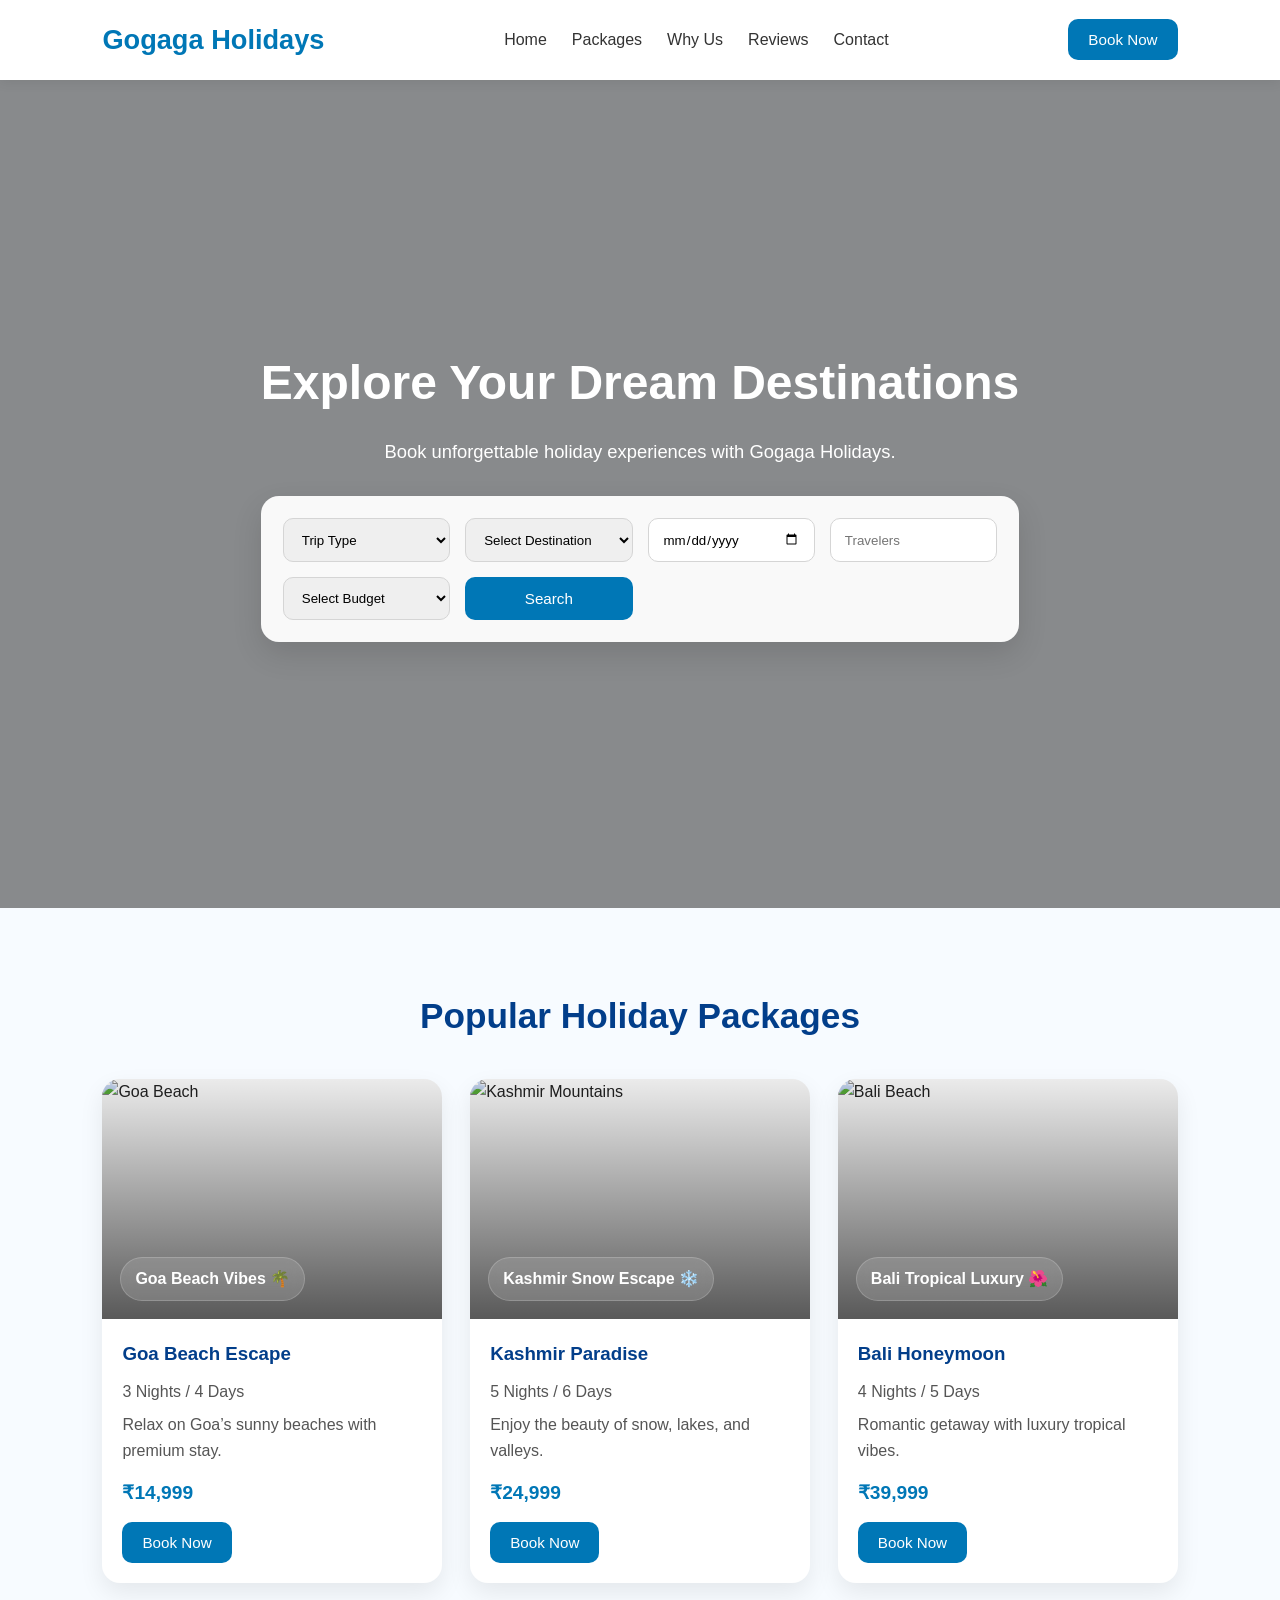
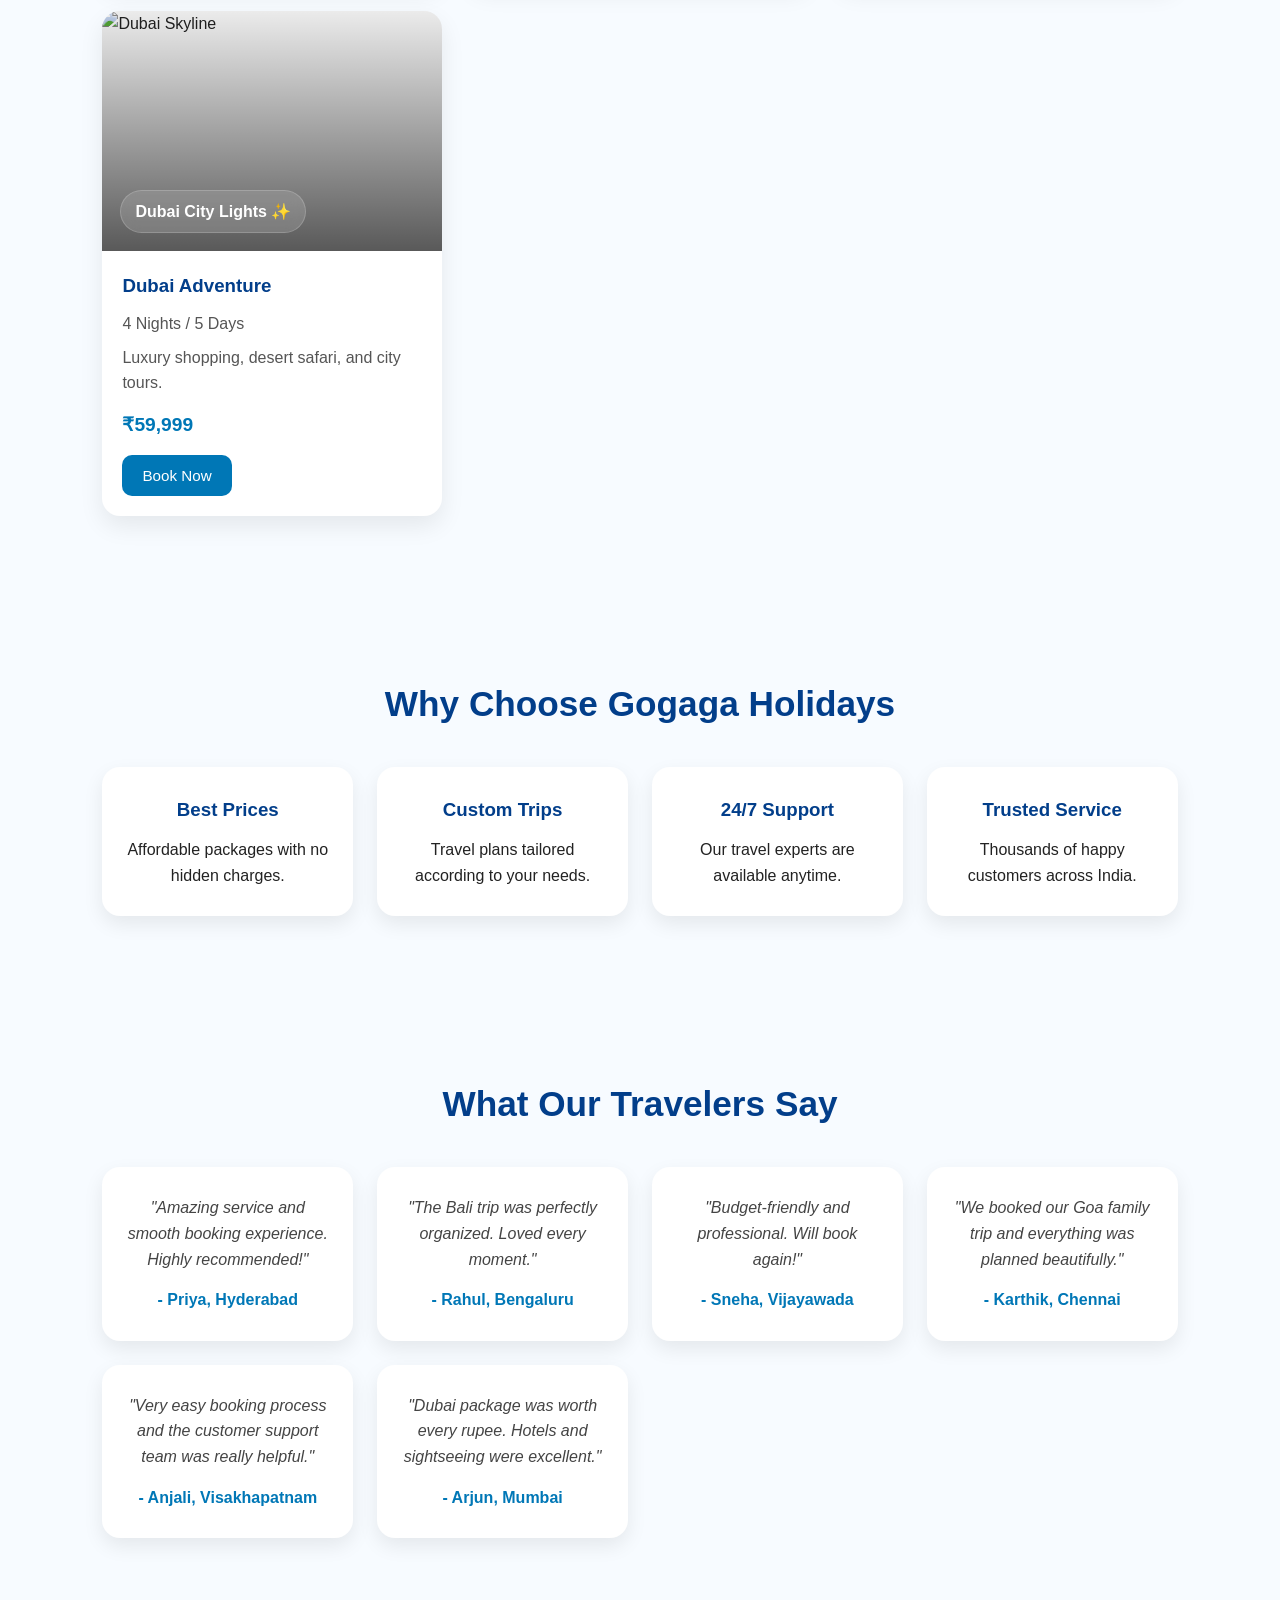
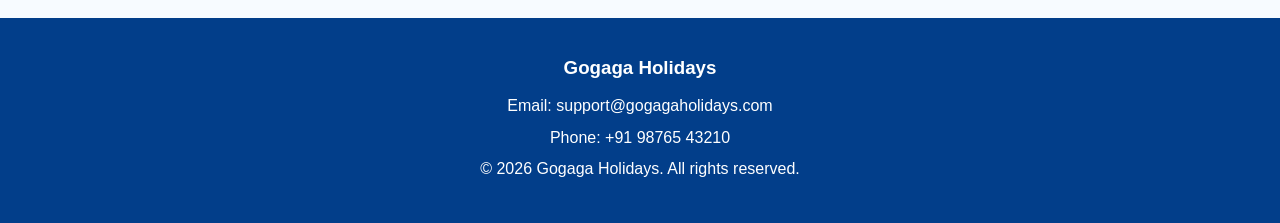
==== index.html @ ef521cfc "Add files via upload" ====
<!DOCTYPE html>
<html lang="en">
<head>
  <meta charset="UTF-8" />
  <meta name="viewport" content="width=device-width, initial-scale=1.0" />
  <title>Gogaga Holidays</title>
  <link rel="stylesheet" href="style.css" />
</head>
<body>

  <!-- Navbar -->
  <header class="navbar">
    <div class="logo">
      
      <span>Gogaga Holidays</span>
    </div>

    <nav id="nav-links">
      <a href="#home">Home</a>
      <a href="#packages">Packages</a>
      <a href="#why-us">Why Us</a>
      <a href="#testimonials">Reviews</a>
      <a href="#contact">Contact</a>
    </nav>

    <button class="book-btn" onclick="goToPackages()">Book Now</button>
    <div class="menu-toggle" id="menu-toggle">☰</div>
  </header>

  <!-- Hero Section -->
  <section class="hero" id="home">
    <div class="hero-content">
      <h1>Explore Your Dream Destinations</h1>
      <p>Book unforgettable holiday experiences with Gogaga Holidays.</p>

      <div class="search-box">
        <select id="tripTypeInput" onchange="updateDestinations()">
          <option value="">Trip Type</option>
          <option value="national">🇮🇳 National</option>
          <option value="international">🌍 International</option>
        </select>

        <select id="destinationInput">
          <option value="">Select Destination</option>
        </select>

        <input type="date" id="travelDateInput" />
        <input type="number" id="travelerInput" placeholder="Travelers" min="1" />

        <select id="budgetInput">
          <option value="">Select Budget</option>
          <option value="15000">Below ₹15,000</option>
          <option value="25000">Below ₹25,000</option>
          <option value="40000">Below ₹40,000</option>
          <option value="60000">Below ₹60,000</option>
          <option value="80000">Below ₹80,000</option>
          <option value="100000">Below ₹1,00,000</option>
        </select>

        <button onclick="showTravelPlan()">Search</button>
      </div>
    </div>
  </section>

  <!-- Search Result Section -->
  <section class="results-section" id="resultsSection" style="display:none;">
    <h2>Your Travel Plan</h2>
    <div id="resultContainer"></div>
  </section>

  <!-- Packages Section -->
  <section class="packages" id="packages">
    <h2>Popular Holiday Packages</h2>
    <div class="package-grid">

      <div class="package-card">
        <div class="image-wrapper">
          <img src="https://images.unsplash.com/photo-1512343879784-a960bf40e7f2?auto=format&fit=crop&w=1200&q=80" alt="Goa Beach">
          <div class="overlay"><span>Goa Beach Vibes 🌴</span></div>
        </div>
        <div class="package-info">
          <h3>Goa Beach Escape</h3>
          <p>3 Nights / 4 Days</p>
          <p>Relax on Goa’s sunny beaches with premium stay.</p>
          <h4>₹14,999</h4>
          <button onclick="bookPackage('Goa Beach Escape')">Book Now</button>
        </div>
      </div>

      <div class="package-card">
        <div class="image-wrapper">
          <img src="https://images.unsplash.com/photo-1506744038136-46273834b3fb?auto=format&fit=crop&w=1200&q=80" alt="Kashmir Mountains">
          <div class="overlay"><span>Kashmir Snow Escape ❄️</span></div>
        </div>
        <div class="package-info">
          <h3>Kashmir Paradise</h3>
          <p>5 Nights / 6 Days</p>
          <p>Enjoy the beauty of snow, lakes, and valleys.</p>
          <h4>₹24,999</h4>
          <button onclick="bookPackage('Kashmir Paradise')">Book Now</button>
        </div>
      </div>

      <div class="package-card">
        <div class="image-wrapper">
          <img src="https://images.unsplash.com/photo-1507525428034-b723cf961d3e?auto=format&fit=crop&w=1200&q=80" alt="Bali Beach">
          <div class="overlay"><span>Bali Tropical Luxury 🌺</span></div>
        </div>
        <div class="package-info">
          <h3>Bali Honeymoon</h3>
          <p>4 Nights / 5 Days</p>
          <p>Romantic getaway with luxury tropical vibes.</p>
          <h4>₹39,999</h4>
          <button onclick="bookPackage('Bali Honeymoon')">Book Now</button>
        </div>
      </div>

      <div class="package-card">
        <div class="image-wrapper">
          <img src="https://images.unsplash.com/photo-1512453979798-5ea266f8880c?auto=format&fit=crop&w=1200&q=80" alt="Dubai Skyline">
          <div class="overlay"><span>Dubai City Lights ✨</span></div>
        </div>
        <div class="package-info">
          <h3>Dubai Adventure</h3>
          <p>4 Nights / 5 Days</p>
          <p>Luxury shopping, desert safari, and city tours.</p>
          <h4>₹59,999</h4>
          <button onclick="bookPackage('Dubai Adventure')">Book Now</button>
        </div>
      </div>

    </div>
  </section>

  <!-- Why Choose Us -->
  <section class="why-us" id="why-us">
    <h2>Why Choose Gogaga Holidays</h2>
    <div class="features">
      <div class="feature-card"><h3>Best Prices</h3><p>Affordable packages with no hidden charges.</p></div>
      <div class="feature-card"><h3>Custom Trips</h3><p>Travel plans tailored according to your needs.</p></div>
      <div class="feature-card"><h3>24/7 Support</h3><p>Our travel experts are available anytime.</p></div>
      <div class="feature-card"><h3>Trusted Service</h3><p>Thousands of happy customers across India.</p></div>
    </div>
  </section>

  <!-- Testimonials -->
  <section class="testimonials" id="testimonials">
    <h2>What Our Travelers Say</h2>
    <div class="testimonial-grid">
      <div class="testimonial-card"><p>"Amazing service and smooth booking experience. Highly recommended!"</p><h4>- Priya, Hyderabad</h4></div>
      <div class="testimonial-card"><p>"The Bali trip was perfectly organized. Loved every moment."</p><h4>- Rahul, Bengaluru</h4></div>
      <div class="testimonial-card"><p>"Budget-friendly and professional. Will book again!"</p><h4>- Sneha, Vijayawada</h4></div>
      <div class="testimonial-card"><p>"We booked our Goa family trip and everything was planned beautifully."</p><h4>- Karthik, Chennai</h4></div>
      <div class="testimonial-card"><p>"Very easy booking process and the customer support team was really helpful."</p><h4>- Anjali, Visakhapatnam</h4></div>
      <div class="testimonial-card"><p>"Dubai package was worth every rupee. Hotels and sightseeing were excellent."</p><h4>- Arjun, Mumbai</h4></div>
    </div>
  </section>

  <!-- Footer -->
  <footer id="contact">
    <div class="footer-content">
      <h3>Gogaga Holidays</h3>
      <p>Email: support@gogagaholidays.com</p>
      <p>Phone: +91 98765 43210</p>
      <p>© 2026 Gogaga Holidays. All rights reserved.</p>
    </div>
  </footer>

  <!-- Booking Modal -->
  <div class="modal" id="bookingModal">
    <div class="modal-content">
      <span class="close-btn" onclick="closeModal()">&times;</span>
      <h2>Book Your Package</h2>
      <form id="bookingForm">
        <input type="text" id="customerName" placeholder="Enter your name" required />
        <input type="email" id="customerEmail" placeholder="Enter your email" required />
        <input type="tel" id="customerPhone" placeholder="Enter your phone number" required />
        <input type="text" id="selectedPackage" readonly />
        <button type="submit">Confirm Booking</button>
      </form>
    </div>
  </div>

  <script src="script.js"></script>
</body>
</html>
---- style.css ----
* {
  margin: 0;
  padding: 0;
  box-sizing: border-box;
  font-family: Arial, sans-serif;
}

html {
  scroll-behavior: smooth;
}

body {
  background: #f7fbff;
  color: #222;
  line-height: 1.6;
}

/* Navbar */
.navbar {
  width: 100%;
  display: flex;
  justify-content: space-between;
  align-items: center;
  padding: 18px 8%;
  background: #ffffff;
  box-shadow: 0 2px 12px rgba(0, 0, 0, 0.08);
  position: sticky;
  top: 0;
  z-index: 1000;
}

.logo {
  font-size: 1.7rem;
  font-weight: bold;
  color: #0077b6;
}

nav {
  display: flex;
  gap: 25px;
}

nav a {
  text-decoration: none;
  color: #333;
  font-weight: 500;
  transition: 0.3s;
}

nav a:hover {
  color: #0077b6;
}

.book-btn,
.search-box button,
.package-info button,
.modal-content button {
  background: #0077b6;
  color: white;
  border: none;
  padding: 12px 20px;
  border-radius: 10px;
  cursor: pointer;
  transition: 0.3s;
  font-size: 0.95rem;
}

.book-btn:hover,
.search-box button:hover,
.package-info button:hover,
.modal-content button:hover {
  background: #023e8a;
}

.menu-toggle {
  display: none;
  font-size: 1.8rem;
  cursor: pointer;
}

/* Hero */
.hero {
  min-height: 92vh;
  background: linear-gradient(rgba(0,0,0,0.45), rgba(0,0,0,0.45)),
    url('https://images.unsplash.com/photo-1507525428034-b723cf961d3e?auto=format&fit=crop&w=1600&q=80') center/cover no-repeat;
  display: flex;
  align-items: center;
  justify-content: center;
  padding: 30px 8%;
  text-align: center;
}

.hero-content {
  max-width: 950px;
  color: white;
}

.hero-content h1 {
  font-size: 3rem;
  margin-bottom: 15px;
}

.hero-content p {
  font-size: 1.15rem;
  margin-bottom: 30px;
}

/* Search Box */
.search-box {
  background: rgba(255, 255, 255, 0.95);
  padding: 22px;
  border-radius: 18px;
  display: grid;
  grid-template-columns: repeat(auto-fit, minmax(160px, 1fr));
  gap: 15px;
  box-shadow: 0 12px 30px rgba(0,0,0,0.12);
}

.search-box input,
.search-box select {
  padding: 12px 14px;
  border: 1px solid #d5d5d5;
  border-radius: 10px;
  outline: none;
  width: 100%;
}

/* Sections */
section {
  padding: 80px 8%;
}

section h2 {
  text-align: center;
  font-size: 2.2rem;
  color: #023e8a;
  margin-bottom: 35px;
}

/* Packages */
.no-results {
  text-align: center;
  color: red;
  display: none;
  margin-bottom: 20px;
  font-weight: 500;
}

.package-grid {
  display: grid;
  grid-template-columns: repeat(auto-fit, minmax(270px, 1fr));
  gap: 28px;
}

.package-card {
  background: white;
  border-radius: 18px;
  overflow: hidden;
  box-shadow: 0 10px 24px rgba(0,0,0,0.08);
  transition: 0.35s ease;
}

.package-card:hover {
  transform: translateY(-10px);
  box-shadow: 0 18px 32px rgba(0,0,0,0.12);
}

.image-wrapper {
  position: relative;
  width: 100%;
  height: 240px;
  overflow: hidden;
}

.image-wrapper img {
  width: 100%;
  height: 100%;
  object-fit: cover;
  display: block;
  transition: transform 0.7s ease;
}

.package-card:hover .image-wrapper img {
  transform: scale(1.08);
}

.overlay {
  position: absolute;
  inset: 0;
  background: linear-gradient(to top, rgba(0,0,0,0.65), rgba(0,0,0,0.08));
  display: flex;
  align-items: flex-end;
  justify-content: flex-start;
  padding: 18px;
}

.overlay span {
  color: white;
  font-size: 1rem;
  font-weight: 600;
  background: rgba(255,255,255,0.14);
  border: 1px solid rgba(255,255,255,0.18);
  padding: 8px 14px;
  border-radius: 25px;
  backdrop-filter: blur(8px);
}

.package-info {
  padding: 20px;
}

.package-info h3 {
  margin-bottom: 10px;
  color: #023e8a;
}

.package-info p {
  color: #555;
  margin-bottom: 8px;
}

.package-info h4 {
  color: #0077b6;
  margin: 14px 0;
  font-size: 1.2rem;
}

/* Why Us */
.features {
  display: grid;
  grid-template-columns: repeat(auto-fit, minmax(220px, 1fr));
  gap: 24px;
}

.feature-card {
  background: white;
  padding: 28px 22px;
  border-radius: 18px;
  text-align: center;
  box-shadow: 0 8px 20px rgba(0,0,0,0.08);
  transition: 0.3s;
}

.feature-card:hover {
  transform: translateY(-6px);
}

.feature-card h3 {
  color: #023e8a;
  margin-bottom: 12px;
}

/* Testimonials */
.testimonial-grid {
  display: grid;
  grid-template-columns: repeat(auto-fit, minmax(240px, 1fr));
  gap: 24px;
}

.testimonial-card {
  background: white;
  padding: 28px 24px;
  border-radius: 18px;
  text-align: center;
  box-shadow: 0 8px 20px rgba(0,0,0,0.08);
}

.testimonial-card p {
  font-style: italic;
  color: #444;
  margin-bottom: 15px;
}

.testimonial-card h4 {
  color: #0077b6;
}

/* Footer */
footer {
  background: #023e8a;
  color: white;
  text-align: center;
  padding: 35px 20px;
}

.footer-content h3 {
  margin-bottom: 10px;
}

.footer-content p {
  margin: 6px 0;
}

/* Modal */
.modal {
  display: none;
  position: fixed;
  z-index: 2000;
  left: 0;
  top: 0;
  width: 100%;
  height: 100%;
  background: rgba(0,0,0,0.6);
  justify-content: center;
  align-items: center;
  padding: 20px;
}

.modal-content {
  background: white;
  width: 100%;
  max-width: 450px;
  padding: 30px;
  border-radius: 18px;
  position: relative;
  animation: popup 0.3s ease;
}

.modal-content h2 {
  text-align: center;
  color: #023e8a;
  margin-bottom: 20px;
}

.modal-content form {
  display: flex;
  flex-direction: column;
  gap: 15px;
}

.modal-content input {
  padding: 12px 14px;
  border: 1px solid #ccc;
  border-radius: 10px;
  outline: none;
}

.close-btn {
  position: absolute;
  top: 12px;
  right: 18px;
  font-size: 28px;
  cursor: pointer;
  color: #333;
}

@keyframes popup {
  from {
    transform: scale(0.85);
    opacity: 0;
  }
  to {
    transform: scale(1);
    opacity: 1;
  }
}

/* Responsive */
@media (max-width: 900px) {
  .hero-content h1 {
    font-size: 2.4rem;
  }
}

@media (max-width: 768px) {
  nav {
    display: none;
    flex-direction: column;
    position: absolute;
    top: 78px;
    right: 8%;
    background: white;
    width: 220px;
    padding: 20px;
    border-radius: 14px;
    box-shadow: 0 12px 24px rgba(0,0,0,0.12);
  }

  nav.show {
    display: flex;
  }

  .menu-toggle {
    display: block;
  }

  .book-btn {
    display: none;
  }

  .hero-content h1 {
    font-size: 2rem;
  }

  .hero-content p {
    font-size: 1rem;
  }

  section {
    padding: 65px 6%;
  }
}

@media (max-width: 480px) {
  .hero {
    min-height: 88vh;
  }

  .hero-content h1 {
    font-size: 1.7rem;
  }

  .logo {
    font-size: 1.3rem;
  }

  section h2 {
    font-size: 1.8rem;
  }
}
/* Search Result Section */
.results-section {
  padding: 80px 8%;
  background: #eef7ff;
}

#resultContainer {
  display: grid;
  gap: 25px;
}

.result-card {
  background: white;
  border-radius: 18px;
  padding: 25px;
  box-shadow: 0 8px 22px rgba(0,0,0,0.08);
}

.result-card h3 {
  color: #023e8a;
  margin-bottom: 15px;
}

.result-card ul {
  padding-left: 20px;
}

.result-card li {
  margin-bottom: 10px;
  color: #444;
}

.hotel-list {
  display: grid;
  gap: 12px;
  margin-top: 15px;
}

.hotel-item {
  background: #f7fbff;
  padding: 14px;
  border-radius: 12px;
  border: 1px solid #dceeff;
}

.package-summary {
  display: grid;
  grid-template-columns: repeat(auto-fit, minmax(180px, 1fr));
  gap: 15px;
  margin-top: 20px;
}

.summary-box {
  background: #f7fbff;
  padding: 18px;
  border-radius: 14px;
  text-align: center;
  border: 1px solid #dceeff;
}

.summary-box h4 {
  color: #0077b6;
  margin-bottom: 8px;
}
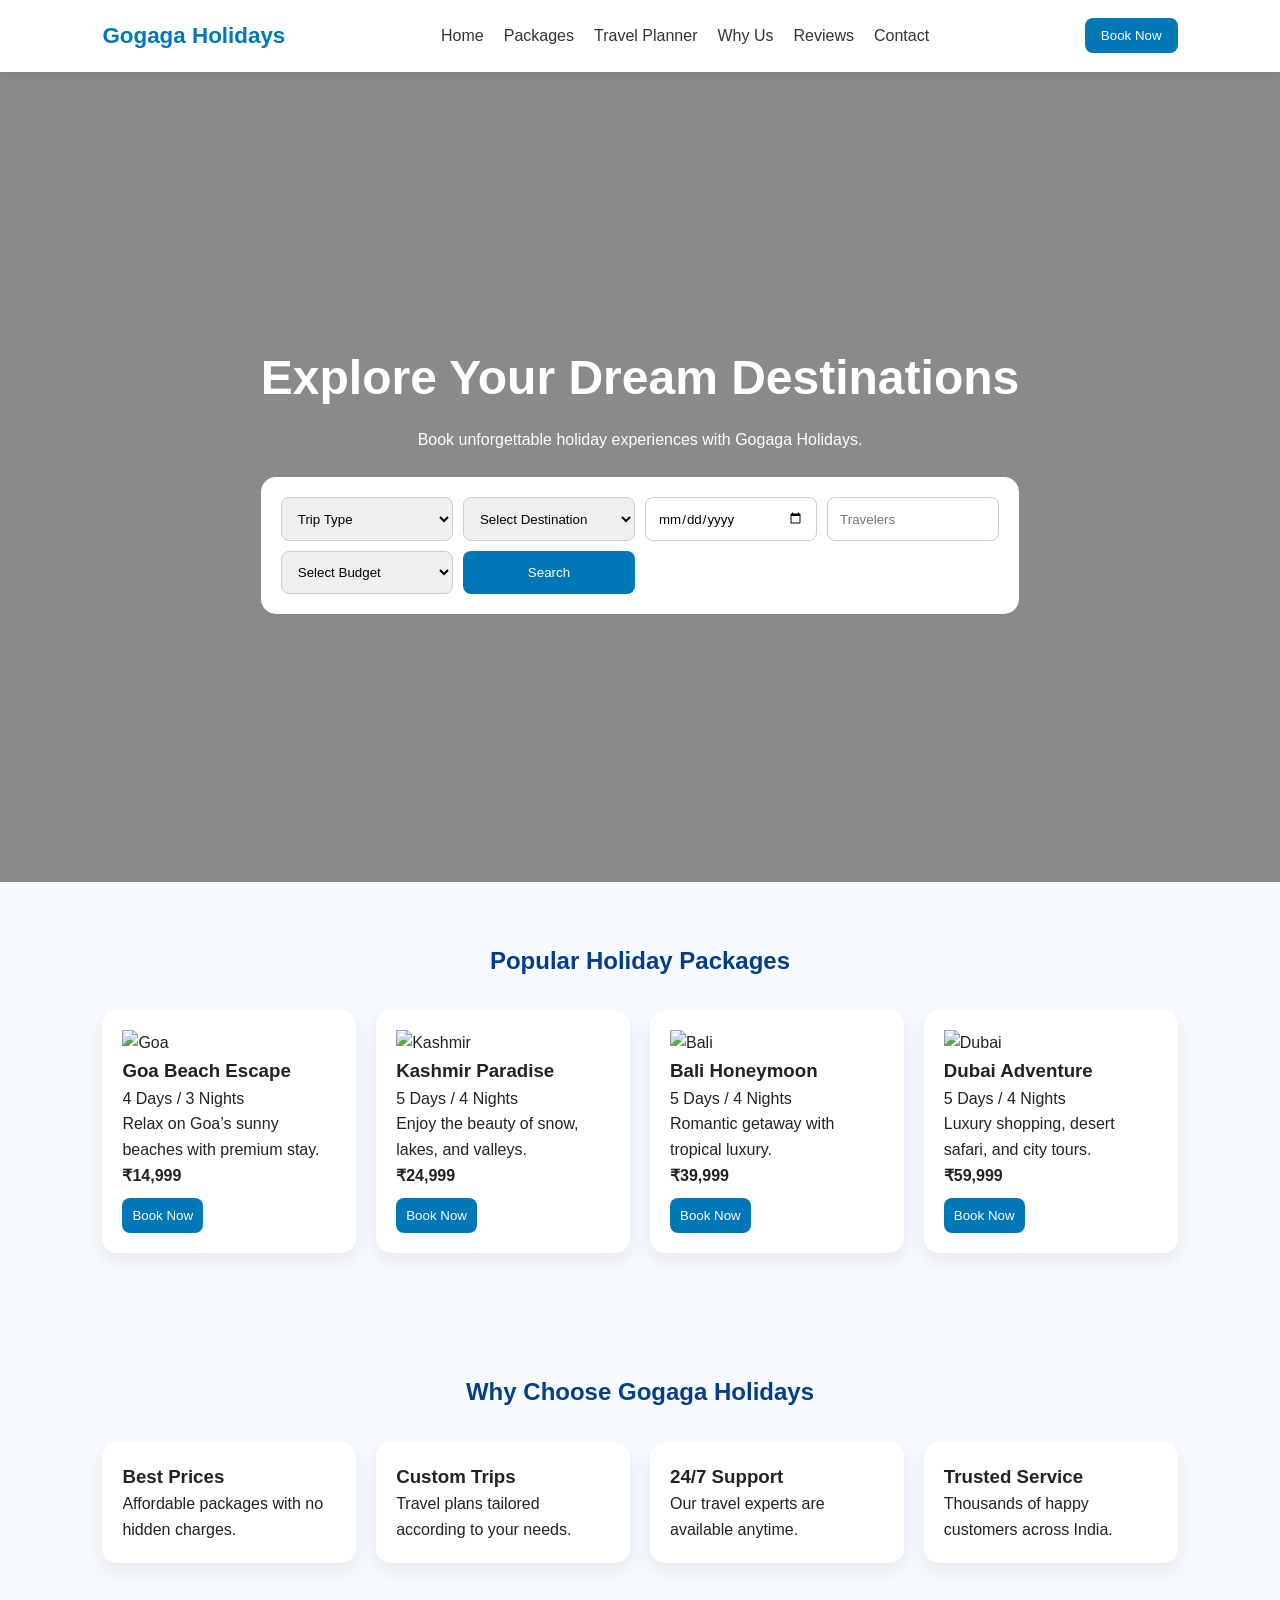
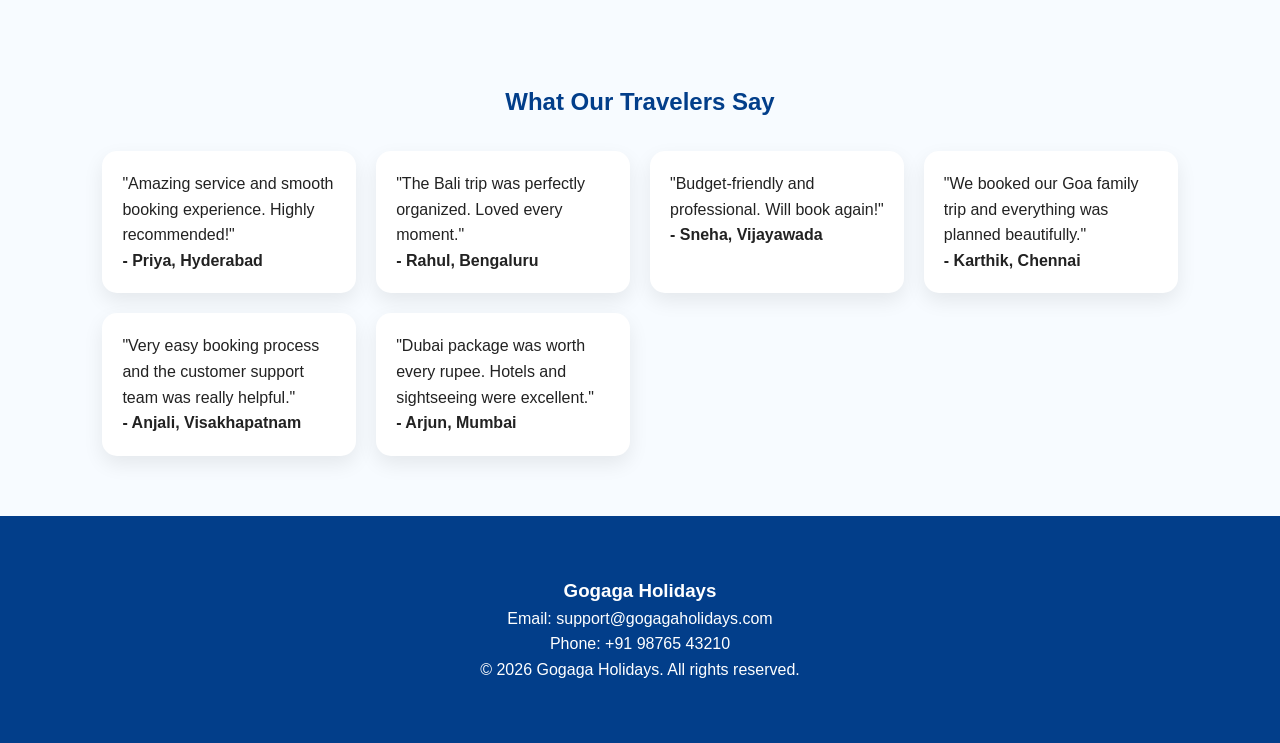
==== commit 29af7655: "Add files via upload" ====
--- a/index.html
+++ b/index.html
@@ -11,23 +11,22 @@
   <!-- Navbar -->
   <header class="navbar">
     <div class="logo">
-      
       <span>Gogaga Holidays</span>
     </div>
 
-    <nav id="nav-links">
+    <nav>
       <a href="#home">Home</a>
       <a href="#packages">Packages</a>
+      <a href="#resultsSection">Travel Planner</a>
       <a href="#why-us">Why Us</a>
       <a href="#testimonials">Reviews</a>
       <a href="#contact">Contact</a>
     </nav>
 
     <button class="book-btn" onclick="goToPackages()">Book Now</button>
-    <div class="menu-toggle" id="menu-toggle">☰</div>
   </header>
 
-  <!-- Hero Section -->
+  <!-- Hero -->
   <section class="hero" id="home">
     <div class="hero-content">
       <h1>Explore Your Dream Destinations</h1>
@@ -62,25 +61,21 @@
     </div>
   </section>
 
-  <!-- Search Result Section -->
+  <!-- Results -->
   <section class="results-section" id="resultsSection" style="display:none;">
     <h2>Your Travel Plan</h2>
     <div id="resultContainer"></div>
   </section>
 
-  <!-- Packages Section -->
+  <!-- Packages -->
   <section class="packages" id="packages">
     <h2>Popular Holiday Packages</h2>
     <div class="package-grid">
-
       <div class="package-card">
-        <div class="image-wrapper">
-          <img src="https://images.unsplash.com/photo-1512343879784-a960bf40e7f2?auto=format&fit=crop&w=1200&q=80" alt="Goa Beach">
-          <div class="overlay"><span>Goa Beach Vibes 🌴</span></div>
-        </div>
+        <img src="https://images.unsplash.com/photo-1512343879784-a960bf40e7f2?auto=format&fit=crop&w=1200&q=80" alt="Goa">
         <div class="package-info">
           <h3>Goa Beach Escape</h3>
-          <p>3 Nights / 4 Days</p>
+          <p>4 Days / 3 Nights</p>
           <p>Relax on Goa’s sunny beaches with premium stay.</p>
           <h4>₹14,999</h4>
           <button onclick="bookPackage('Goa Beach Escape')">Book Now</button>
@@ -88,13 +83,10 @@
       </div>
 
       <div class="package-card">
-        <div class="image-wrapper">
-          <img src="https://images.unsplash.com/photo-1506744038136-46273834b3fb?auto=format&fit=crop&w=1200&q=80" alt="Kashmir Mountains">
-          <div class="overlay"><span>Kashmir Snow Escape ❄️</span></div>
-        </div>
+        <img src="https://images.unsplash.com/photo-1506744038136-46273834b3fb?auto=format&fit=crop&w=1200&q=80" alt="Kashmir">
         <div class="package-info">
           <h3>Kashmir Paradise</h3>
-          <p>5 Nights / 6 Days</p>
+          <p>5 Days / 4 Nights</p>
           <p>Enjoy the beauty of snow, lakes, and valleys.</p>
           <h4>₹24,999</h4>
           <button onclick="bookPackage('Kashmir Paradise')">Book Now</button>
@@ -102,37 +94,30 @@
       </div>
 
       <div class="package-card">
-        <div class="image-wrapper">
-          <img src="https://images.unsplash.com/photo-1507525428034-b723cf961d3e?auto=format&fit=crop&w=1200&q=80" alt="Bali Beach">
-          <div class="overlay"><span>Bali Tropical Luxury 🌺</span></div>
-        </div>
+        <img src="https://images.unsplash.com/photo-1507525428034-b723cf961d3e?auto=format&fit=crop&w=1200&q=80" alt="Bali">
         <div class="package-info">
           <h3>Bali Honeymoon</h3>
-          <p>4 Nights / 5 Days</p>
-          <p>Romantic getaway with luxury tropical vibes.</p>
+          <p>5 Days / 4 Nights</p>
+          <p>Romantic getaway with tropical luxury.</p>
           <h4>₹39,999</h4>
           <button onclick="bookPackage('Bali Honeymoon')">Book Now</button>
         </div>
       </div>
 
       <div class="package-card">
-        <div class="image-wrapper">
-          <img src="https://images.unsplash.com/photo-1512453979798-5ea266f8880c?auto=format&fit=crop&w=1200&q=80" alt="Dubai Skyline">
-          <div class="overlay"><span>Dubai City Lights ✨</span></div>
-        </div>
+        <img src="https://images.unsplash.com/photo-1512453979798-5ea266f8880c?auto=format&fit=crop&w=1200&q=80" alt="Dubai">
         <div class="package-info">
           <h3>Dubai Adventure</h3>
-          <p>4 Nights / 5 Days</p>
+          <p>5 Days / 4 Nights</p>
           <p>Luxury shopping, desert safari, and city tours.</p>
           <h4>₹59,999</h4>
           <button onclick="bookPackage('Dubai Adventure')">Book Now</button>
         </div>
       </div>
-
     </div>
   </section>
 
-  <!-- Why Choose Us -->
+  <!-- Why Us -->
   <section class="why-us" id="why-us">
     <h2>Why Choose Gogaga Holidays</h2>
     <div class="features">
@@ -143,7 +128,7 @@
     </div>
   </section>
 
-  <!-- Testimonials -->
+  <!-- Reviews -->
   <section class="testimonials" id="testimonials">
     <h2>What Our Travelers Say</h2>
     <div class="testimonial-grid">
@@ -166,7 +151,7 @@
     </div>
   </footer>
 
-  <!-- Booking Modal -->
+  <!-- Package Booking Modal -->
   <div class="modal" id="bookingModal">
     <div class="modal-content">
       <span class="close-btn" onclick="closeModal()">&times;</span>
@@ -181,6 +166,21 @@
     </div>
   </div>
 
+  <!-- Travel Booking Modal -->
+  <div class="modal" id="travelBookingModal">
+    <div class="modal-content">
+      <span class="close-btn" onclick="closeTravelModal()">&times;</span>
+      <h2>Book Travel Option</h2>
+      <form id="travelBookingForm">
+        <input type="text" id="travelCustomerName" placeholder="Enter your name" required />
+        <input type="email" id="travelCustomerEmail" placeholder="Enter your email" required />
+        <input type="tel" id="travelCustomerPhone" placeholder="Enter your phone number" required />
+        <input type="text" id="selectedTravelOption" readonly />
+        <button type="submit">Confirm Booking</button>
+      </form>
+    </div>
+  </div>
+
   <script src="script.js"></script>
 </body>
 </html>
--- a/style.css
+++ b/style.css
@@ -5,10 +5,6 @@
   font-family: Arial, sans-serif;
 }
 
-html {
-  scroll-behavior: smooth;
-}
-
 body {
   background: #f7fbff;
   color: #222;
@@ -17,262 +13,179 @@
 
 /* Navbar */
 .navbar {
-  width: 100%;
   display: flex;
   justify-content: space-between;
   align-items: center;
   padding: 18px 8%;
-  background: #ffffff;
-  box-shadow: 0 2px 12px rgba(0, 0, 0, 0.08);
+  background: white;
+  box-shadow: 0 2px 12px rgba(0,0,0,0.08);
   position: sticky;
   top: 0;
   z-index: 1000;
+  flex-wrap: wrap;
 }
 
 .logo {
-  font-size: 1.7rem;
+  display: flex;
+  align-items: center;
+  gap: 10px;
+  color: #0077b6;
   font-weight: bold;
-  color: #0077b6;
+  font-size: 1.4rem;
+}
+
+.logo img {
+  width: 40px;
+  height: 40px;
 }
 
 nav {
   display: flex;
-  gap: 25px;
+  gap: 20px;
+  flex-wrap: wrap;
 }
 
 nav a {
   text-decoration: none;
   color: #333;
   font-weight: 500;
-  transition: 0.3s;
-}
-
-nav a:hover {
-  color: #0077b6;
-}
-
-.book-btn,
-.search-box button,
-.package-info button,
-.modal-content button {
-  background: #0077b6;
-  color: white;
-  border: none;
-  padding: 12px 20px;
-  border-radius: 10px;
-  cursor: pointer;
-  transition: 0.3s;
-  font-size: 0.95rem;
-}
-
-.book-btn:hover,
-.search-box button:hover,
-.package-info button:hover,
-.modal-content button:hover {
-  background: #023e8a;
-}
-
-.menu-toggle {
-  display: none;
-  font-size: 1.8rem;
+}
+
+.book-btn {
+  background: #0077b6;
+  color: white;
+  border: none;
+  padding: 10px 16px;
+  border-radius: 8px;
   cursor: pointer;
 }
 
 /* Hero */
 .hero {
-  min-height: 92vh;
+  min-height: 90vh;
   background: linear-gradient(rgba(0,0,0,0.45), rgba(0,0,0,0.45)),
     url('https://images.unsplash.com/photo-1507525428034-b723cf961d3e?auto=format&fit=crop&w=1600&q=80') center/cover no-repeat;
   display: flex;
   align-items: center;
   justify-content: center;
-  padding: 30px 8%;
   text-align: center;
+  padding: 40px;
 }
 
 .hero-content {
-  max-width: 950px;
-  color: white;
-}
-
-.hero-content h1 {
+  color: white;
+  max-width: 1000px;
+}
+
+.hero h1 {
   font-size: 3rem;
-  margin-bottom: 15px;
-}
-
-.hero-content p {
-  font-size: 1.15rem;
+  margin-bottom: 10px;
+}
+
+.search-box {
+  margin-top: 25px;
+  background: white;
+  padding: 20px;
+  border-radius: 15px;
+  display: grid;
+  grid-template-columns: repeat(auto-fit, minmax(150px,1fr));
+  gap: 10px;
+}
+
+.search-box select,
+.search-box input,
+.search-box button {
+  padding: 12px;
+  border-radius: 8px;
+  border: 1px solid #ccc;
+}
+
+.search-box button {
+  background: #0077b6;
+  color: white;
+  border: none;
+  cursor: pointer;
+}
+
+/* Sections */
+.results-section,
+.packages,
+.why-us,
+.testimonials,
+footer {
+  padding: 60px 8%;
+}
+
+h2 {
+  text-align: center;
   margin-bottom: 30px;
-}
-
-/* Search Box */
-.search-box {
-  background: rgba(255, 255, 255, 0.95);
-  padding: 22px;
-  border-radius: 18px;
+  color: #023e8a;
+}
+
+/* Results */
+#resultContainer {
   display: grid;
-  grid-template-columns: repeat(auto-fit, minmax(160px, 1fr));
-  gap: 15px;
-  box-shadow: 0 12px 30px rgba(0,0,0,0.12);
-}
-
-.search-box input,
-.search-box select {
-  padding: 12px 14px;
-  border: 1px solid #d5d5d5;
+  gap: 25px;
+}
+
+.result-card {
+  background: white;
+  padding: 25px;
+  border-radius: 15px;
+  box-shadow: 0 8px 20px rgba(0,0,0,0.08);
+}
+
+.hotel-item,
+.travel-card {
+  background: #f0f8ff;
+  padding: 12px;
   border-radius: 10px;
-  outline: none;
-  width: 100%;
-}
-
-/* Sections */
-section {
-  padding: 80px 8%;
-}
-
-section h2 {
-  text-align: center;
-  font-size: 2.2rem;
-  color: #023e8a;
-  margin-bottom: 35px;
+  margin-bottom: 10px;
+}
+
+.travel-card button {
+  margin-top: 10px;
+  background: #0077b6;
+  color: white;
+  border: none;
+  padding: 10px;
+  border-radius: 8px;
+  cursor: pointer;
 }
 
 /* Packages */
-.no-results {
-  text-align: center;
-  color: red;
-  display: none;
-  margin-bottom: 20px;
-  font-weight: 500;
-}
-
-.package-grid {
-  display: grid;
-  grid-template-columns: repeat(auto-fit, minmax(270px, 1fr));
-  gap: 28px;
-}
-
-.package-card {
-  background: white;
-  border-radius: 18px;
-  overflow: hidden;
-  box-shadow: 0 10px 24px rgba(0,0,0,0.08);
-  transition: 0.35s ease;
-}
-
-.package-card:hover {
-  transform: translateY(-10px);
-  box-shadow: 0 18px 32px rgba(0,0,0,0.12);
-}
-
-.image-wrapper {
-  position: relative;
-  width: 100%;
-  height: 240px;
-  overflow: hidden;
-}
-
-.image-wrapper img {
-  width: 100%;
-  height: 100%;
-  object-fit: cover;
-  display: block;
-  transition: transform 0.7s ease;
-}
-
-.package-card:hover .image-wrapper img {
-  transform: scale(1.08);
-}
-
-.overlay {
-  position: absolute;
-  inset: 0;
-  background: linear-gradient(to top, rgba(0,0,0,0.65), rgba(0,0,0,0.08));
-  display: flex;
-  align-items: flex-end;
-  justify-content: flex-start;
-  padding: 18px;
-}
-
-.overlay span {
-  color: white;
-  font-size: 1rem;
-  font-weight: 600;
-  background: rgba(255,255,255,0.14);
-  border: 1px solid rgba(255,255,255,0.18);
-  padding: 8px 14px;
-  border-radius: 25px;
-  backdrop-filter: blur(8px);
-}
-
-.package-info {
-  padding: 20px;
-}
-
-.package-info h3 {
-  margin-bottom: 10px;
-  color: #023e8a;
-}
-
-.package-info p {
-  color: #555;
-  margin-bottom: 8px;
-}
-
-.package-info h4 {
-  color: #0077b6;
-  margin: 14px 0;
-  font-size: 1.2rem;
-}
-
-/* Why Us */
-.features {
-  display: grid;
-  grid-template-columns: repeat(auto-fit, minmax(220px, 1fr));
-  gap: 24px;
-}
-
-.feature-card {
-  background: white;
-  padding: 28px 22px;
-  border-radius: 18px;
-  text-align: center;
-  box-shadow: 0 8px 20px rgba(0,0,0,0.08);
-  transition: 0.3s;
-}
-
-.feature-card:hover {
-  transform: translateY(-6px);
-}
-
-.feature-card h3 {
-  color: #023e8a;
-  margin-bottom: 12px;
-}
-
-/* Testimonials */
+.package-grid,
+.features,
 .testimonial-grid {
   display: grid;
-  grid-template-columns: repeat(auto-fit, minmax(240px, 1fr));
-  gap: 24px;
-}
-
+  grid-template-columns: repeat(auto-fit, minmax(220px,1fr));
+  gap: 20px;
+}
+
+.package-card,
+.feature-card,
 .testimonial-card {
   background: white;
-  padding: 28px 24px;
-  border-radius: 18px;
-  text-align: center;
+  border-radius: 15px;
+  overflow: hidden;
   box-shadow: 0 8px 20px rgba(0,0,0,0.08);
-}
-
-.testimonial-card p {
-  font-style: italic;
-  color: #444;
-  margin-bottom: 15px;
-}
-
-.testimonial-card h4 {
-  color: #0077b6;
+  padding: 20px;
+}
+
+.package-card img {
+  width: 100%;
+  height: 180px;
+  object-fit: cover;
+}
+
+.package-info button {
+  margin-top: 10px;
+  background: #0077b6;
+  color: white;
+  border: none;
+  padding: 10px;
+  border-radius: 8px;
+  cursor: pointer;
 }
 
 /* Footer */
@@ -280,205 +193,68 @@
   background: #023e8a;
   color: white;
   text-align: center;
-  padding: 35px 20px;
-}
-
-.footer-content h3 {
-  margin-bottom: 10px;
-}
-
-.footer-content p {
-  margin: 6px 0;
 }
 
 /* Modal */
 .modal {
   display: none;
   position: fixed;
-  z-index: 2000;
-  left: 0;
-  top: 0;
+  background: rgba(0,0,0,0.6);
   width: 100%;
   height: 100%;
-  background: rgba(0,0,0,0.6);
+  top: 0;
+  left: 0;
   justify-content: center;
   align-items: center;
-  padding: 20px;
+  z-index: 2000;
 }
 
 .modal-content {
   background: white;
+  padding: 25px;
+  border-radius: 15px;
+  width: 90%;
+  max-width: 400px;
+}
+
+.modal-content h2 {
+  margin-bottom: 20px;
+}
+
+.modal input,
+.modal button {
   width: 100%;
-  max-width: 450px;
-  padding: 30px;
-  border-radius: 18px;
-  position: relative;
-  animation: popup 0.3s ease;
-}
-
-.modal-content h2 {
-  text-align: center;
-  color: #023e8a;
-  margin-bottom: 20px;
-}
-
-.modal-content form {
-  display: flex;
-  flex-direction: column;
-  gap: 15px;
-}
-
-.modal-content input {
-  padding: 12px 14px;
+  margin-bottom: 12px;
+  padding: 12px;
+  border-radius: 8px;
   border: 1px solid #ccc;
-  border-radius: 10px;
-  outline: none;
+}
+
+.modal button {
+  background: #0077b6;
+  color: white;
+  border: none;
+  cursor: pointer;
 }
 
 .close-btn {
-  position: absolute;
-  top: 12px;
-  right: 18px;
-  font-size: 28px;
-  cursor: pointer;
-  color: #333;
-}
-
-@keyframes popup {
-  from {
-    transform: scale(0.85);
-    opacity: 0;
-  }
-  to {
-    transform: scale(1);
-    opacity: 1;
-  }
-}
-
-/* Responsive */
-@media (max-width: 900px) {
-  .hero-content h1 {
-    font-size: 2.4rem;
-  }
-}
-
+  float: right;
+  font-size: 22px;
+  cursor: pointer;
+}
+
+/* Mobile */
 @media (max-width: 768px) {
-  nav {
-    display: none;
-    flex-direction: column;
-    position: absolute;
-    top: 78px;
-    right: 8%;
-    background: white;
-    width: 220px;
-    padding: 20px;
-    border-radius: 14px;
-    box-shadow: 0 12px 24px rgba(0,0,0,0.12);
-  }
-
-  nav.show {
-    display: flex;
-  }
-
-  .menu-toggle {
-    display: block;
-  }
-
-  .book-btn {
-    display: none;
-  }
-
-  .hero-content h1 {
+  .hero h1 {
     font-size: 2rem;
   }
 
-  .hero-content p {
-    font-size: 1rem;
+  .navbar {
+    justify-content: center;
+    gap: 15px;
   }
 
-  section {
-    padding: 65px 6%;
+  nav {
+    justify-content: center;
   }
-}
-
-@media (max-width: 480px) {
-  .hero {
-    min-height: 88vh;
-  }
-
-  .hero-content h1 {
-    font-size: 1.7rem;
-  }
-
-  .logo {
-    font-size: 1.3rem;
-  }
-
-  section h2 {
-    font-size: 1.8rem;
-  }
-}
-/* Search Result Section */
-.results-section {
-  padding: 80px 8%;
-  background: #eef7ff;
-}
-
-#resultContainer {
-  display: grid;
-  gap: 25px;
-}
-
-.result-card {
-  background: white;
-  border-radius: 18px;
-  padding: 25px;
-  box-shadow: 0 8px 22px rgba(0,0,0,0.08);
-}
-
-.result-card h3 {
-  color: #023e8a;
-  margin-bottom: 15px;
-}
-
-.result-card ul {
-  padding-left: 20px;
-}
-
-.result-card li {
-  margin-bottom: 10px;
-  color: #444;
-}
-
-.hotel-list {
-  display: grid;
-  gap: 12px;
-  margin-top: 15px;
-}
-
-.hotel-item {
-  background: #f7fbff;
-  padding: 14px;
-  border-radius: 12px;
-  border: 1px solid #dceeff;
-}
-
-.package-summary {
-  display: grid;
-  grid-template-columns: repeat(auto-fit, minmax(180px, 1fr));
-  gap: 15px;
-  margin-top: 20px;
-}
-
-.summary-box {
-  background: #f7fbff;
-  padding: 18px;
-  border-radius: 14px;
-  text-align: center;
-  border: 1px solid #dceeff;
-}
-
-.summary-box h4 {
-  color: #0077b6;
-  margin-bottom: 8px;
 }
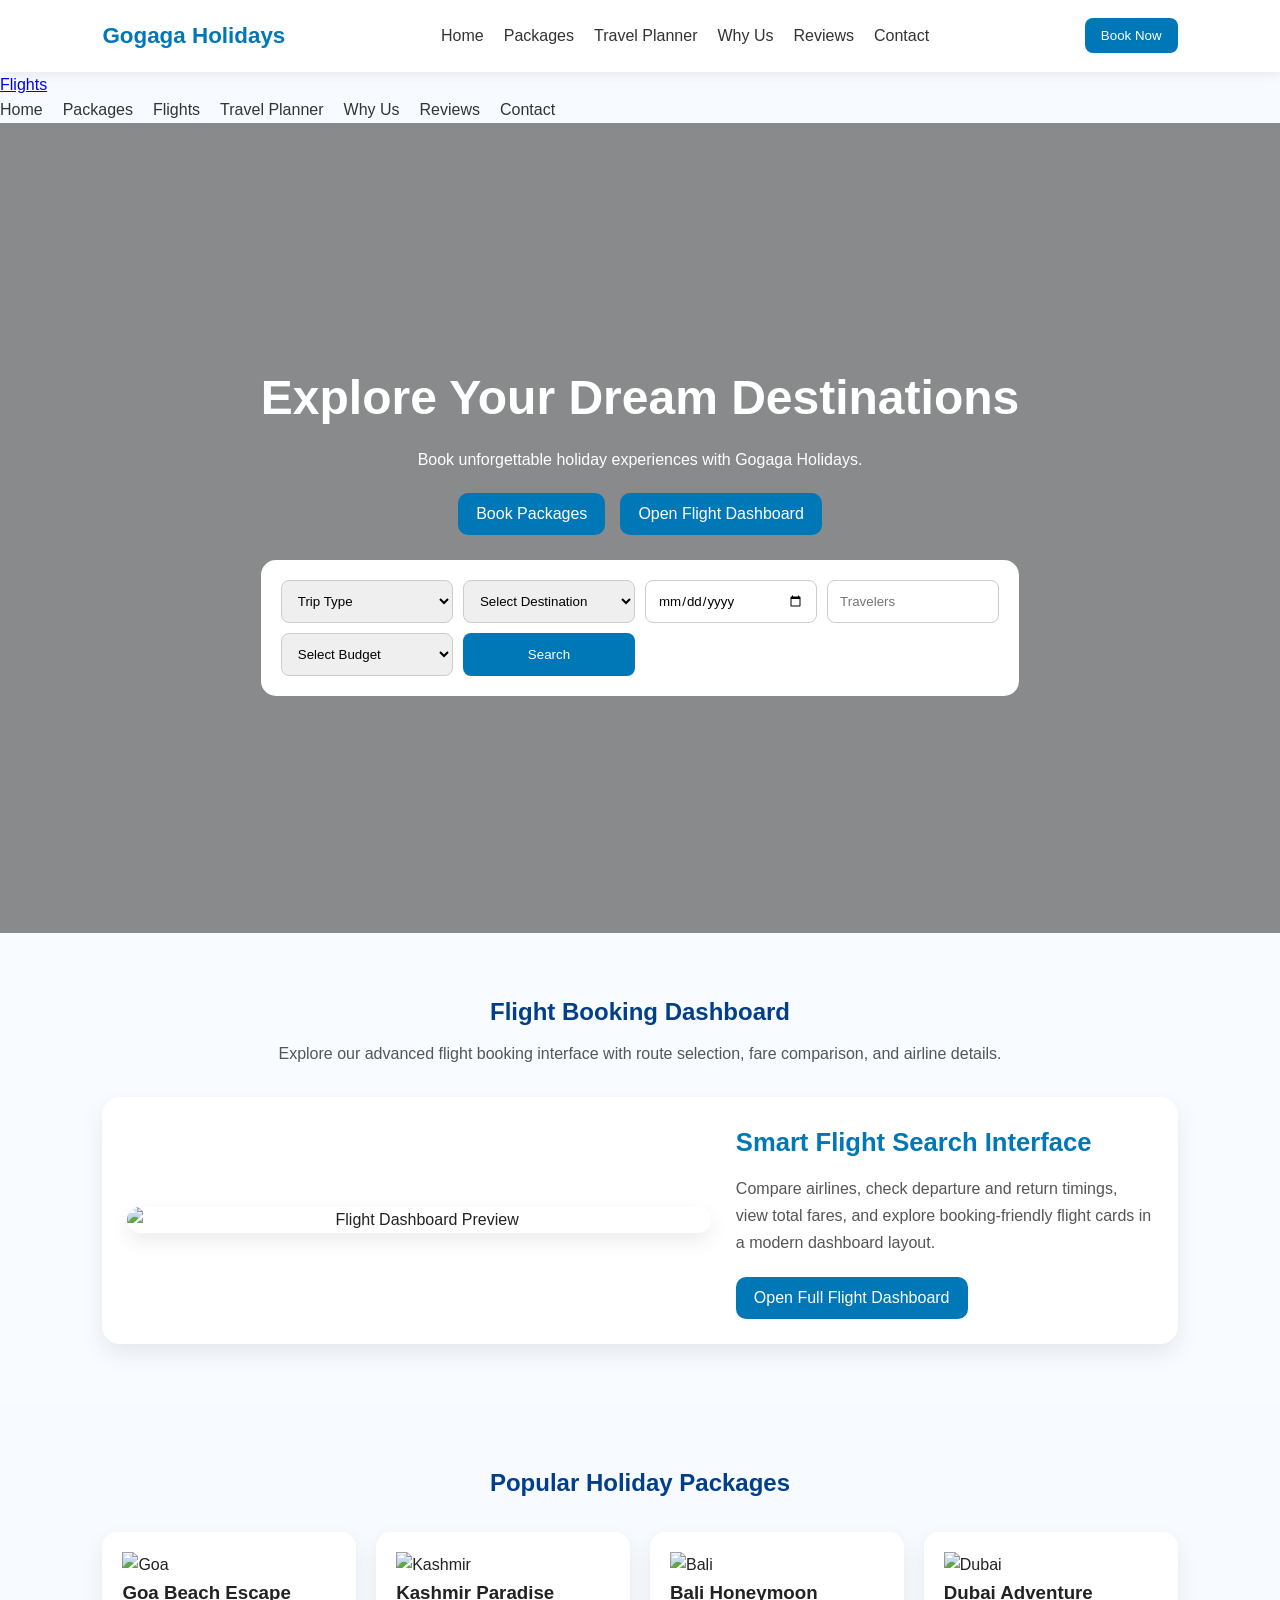
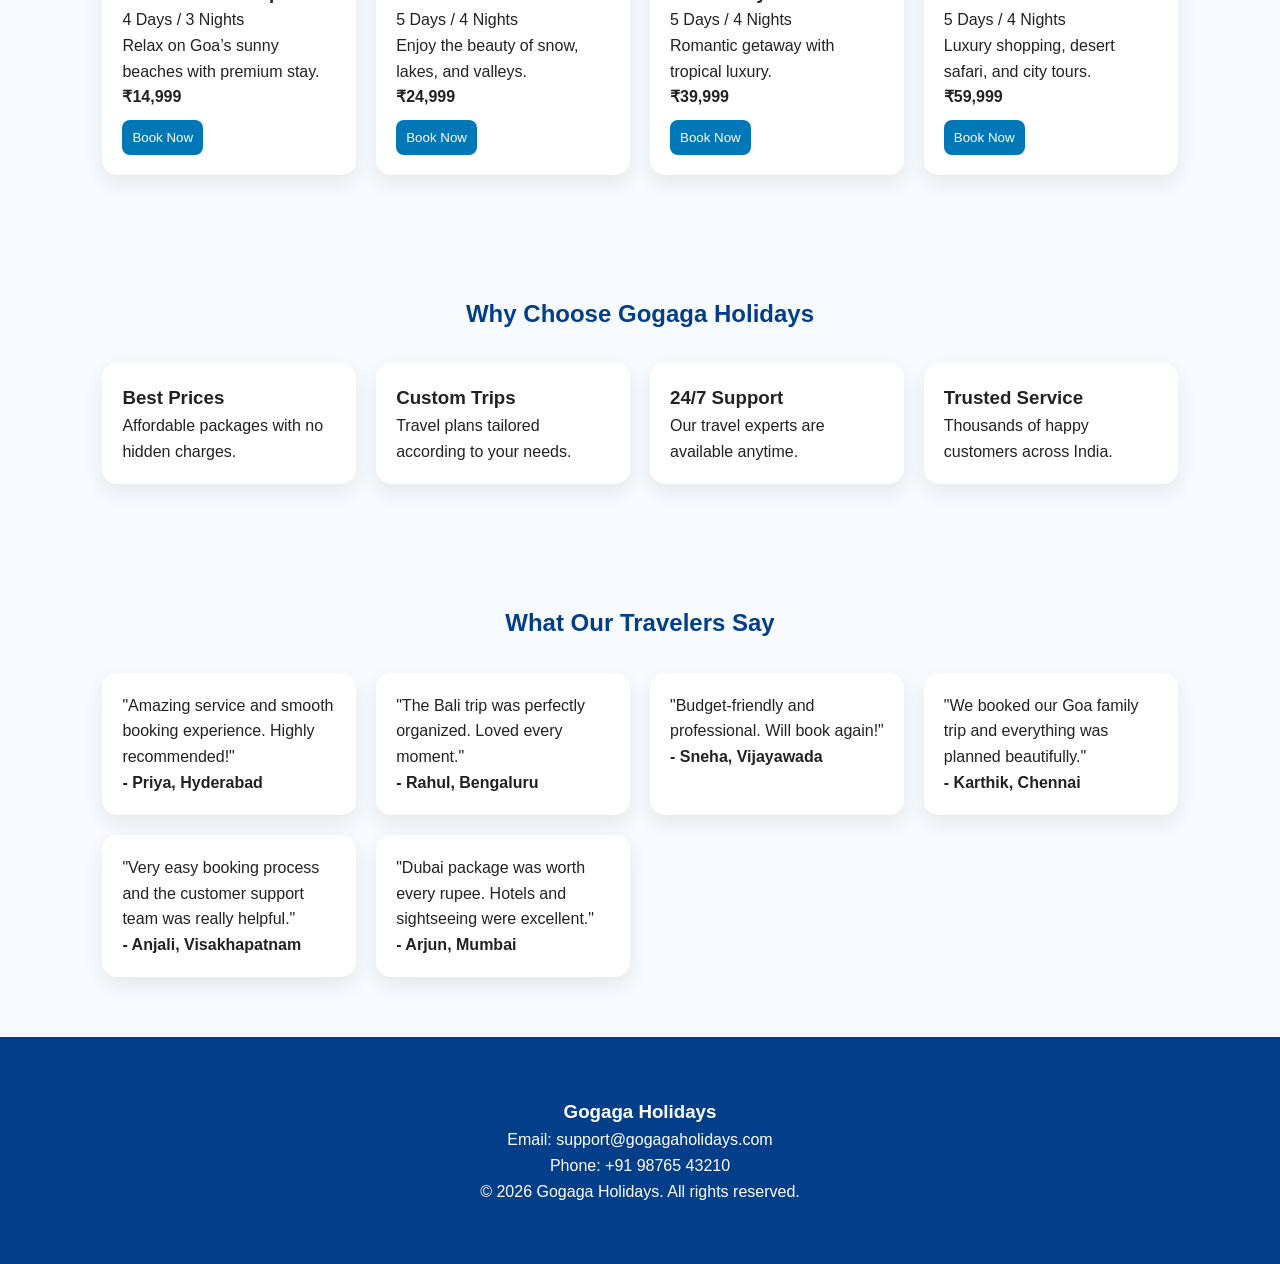
==== commit c8cb8be3: "Add files via upload" ====
--- a/index.html
+++ b/index.html
@@ -25,12 +25,26 @@
 
     <button class="book-btn" onclick="goToPackages()">Book Now</button>
   </header>
+  <a href="#flight-preview">Flights</a>
+  <nav>
+  <a href="#home">Home</a>
+  <a href="#packages">Packages</a>
+  <a href="#flight-preview">Flights</a>
+  <a href="#resultsSection">Travel Planner</a>
+  <a href="#why-us">Why Us</a>
+  <a href="#testimonials">Reviews</a>
+  <a href="#contact">Contact</a>
+</nav>
 
   <!-- Hero -->
   <section class="hero" id="home">
     <div class="hero-content">
       <h1>Explore Your Dream Destinations</h1>
       <p>Book unforgettable holiday experiences with Gogaga Holidays.</p>
+      <div class="hero-buttons">
+  <button onclick="goToPackages()">Book Packages</button>
+  <button onclick="window.location.href='flight-ui.html'">Open Flight Dashboard</button>
+</div>
 
       <div class="search-box">
         <select id="tripTypeInput" onchange="updateDestinations()">
@@ -66,7 +80,22 @@
     <h2>Your Travel Plan</h2>
     <div id="resultContainer"></div>
   </section>
-
+<section class="flight-preview" id="flight-preview">
+  <h2>Flight Booking Dashboard</h2>
+  <p>Explore our advanced flight booking interface with route selection, fare comparison, and airline details.</p>
+
+  <div class="flight-preview-card">
+    <img src="images/flight-dashboard.png" alt="Flight Dashboard Preview">
+    <div class="flight-preview-content">
+      <h3>Smart Flight Search Interface</h3>
+      <p>
+        Compare airlines, check departure and return timings, view total fares,
+        and explore booking-friendly flight cards in a modern dashboard layout.
+      </p>
+      <button onclick="window.location.href='flight-ui.html'">Open Full Flight Dashboard</button>
+    </div>
+  </div>
+</section>
   <!-- Packages -->
   <section class="packages" id="packages">
     <h2>Popular Holiday Packages</h2>
--- a/style.css
+++ b/style.css
@@ -70,6 +70,30 @@
   justify-content: center;
   text-align: center;
   padding: 40px;
+}
+/* Hero Buttons */
+.hero-buttons {
+  display: flex;
+  justify-content: center;
+  gap: 15px;
+  margin: 20px 0 25px;
+  flex-wrap: wrap;
+}
+
+.hero-buttons button {
+  background: #0077b6;
+  color: white;
+  border: none;
+  padding: 12px 18px;
+  border-radius: 10px;
+  cursor: pointer;
+  font-size: 1rem;
+  transition: 0.3s ease;
+}
+
+.hero-buttons button:hover {
+  background: #023e8a;
+  transform: translateY(-2px);
 }
 
 .hero-content {
@@ -257,4 +281,79 @@
   nav {
     justify-content: center;
   }
+}
+/* Flight Preview Section */
+.flight-preview {
+  padding: 60px 8%;
+  background: #f8fbff;
+  text-align: center;
+}
+
+.flight-preview h2 {
+  color: #023e8a;
+  margin-bottom: 10px;
+}
+
+.flight-preview p {
+  color: #555;
+  margin-bottom: 30px;
+}
+
+.flight-preview-card {
+  display: grid;
+  grid-template-columns: 1.4fr 1fr;
+  gap: 25px;
+  align-items: center;
+  background: white;
+  border-radius: 18px;
+  padding: 25px;
+  box-shadow: 0 10px 25px rgba(0,0,0,0.08);
+}
+
+.flight-preview-card img {
+  width: 100%;
+  border-radius: 14px;
+  box-shadow: 0 8px 20px rgba(0,0,0,0.08);
+}
+
+.flight-preview-content {
+  text-align: left;
+}
+
+.flight-preview-content h3 {
+  color: #0077b6;
+  margin-bottom: 12px;
+  font-size: 1.6rem;
+}
+
+.flight-preview-content p {
+  margin-bottom: 20px;
+  line-height: 1.7;
+}
+
+.flight-preview-content button {
+  background: #0077b6;
+  color: white;
+  border: none;
+  padding: 12px 18px;
+  border-radius: 10px;
+  cursor: pointer;
+  font-size: 1rem;
+  transition: 0.3s ease;
+}
+
+.flight-preview-content button:hover {
+  background: #023e8a;
+  transform: translateY(-2px);
+}
+
+@media (max-width: 900px) {
+  .flight-preview-card {
+    grid-template-columns: 1fr;
+    text-align: center;
+  }
+
+  .flight-preview-content {
+    text-align: center;
+  }
 }
